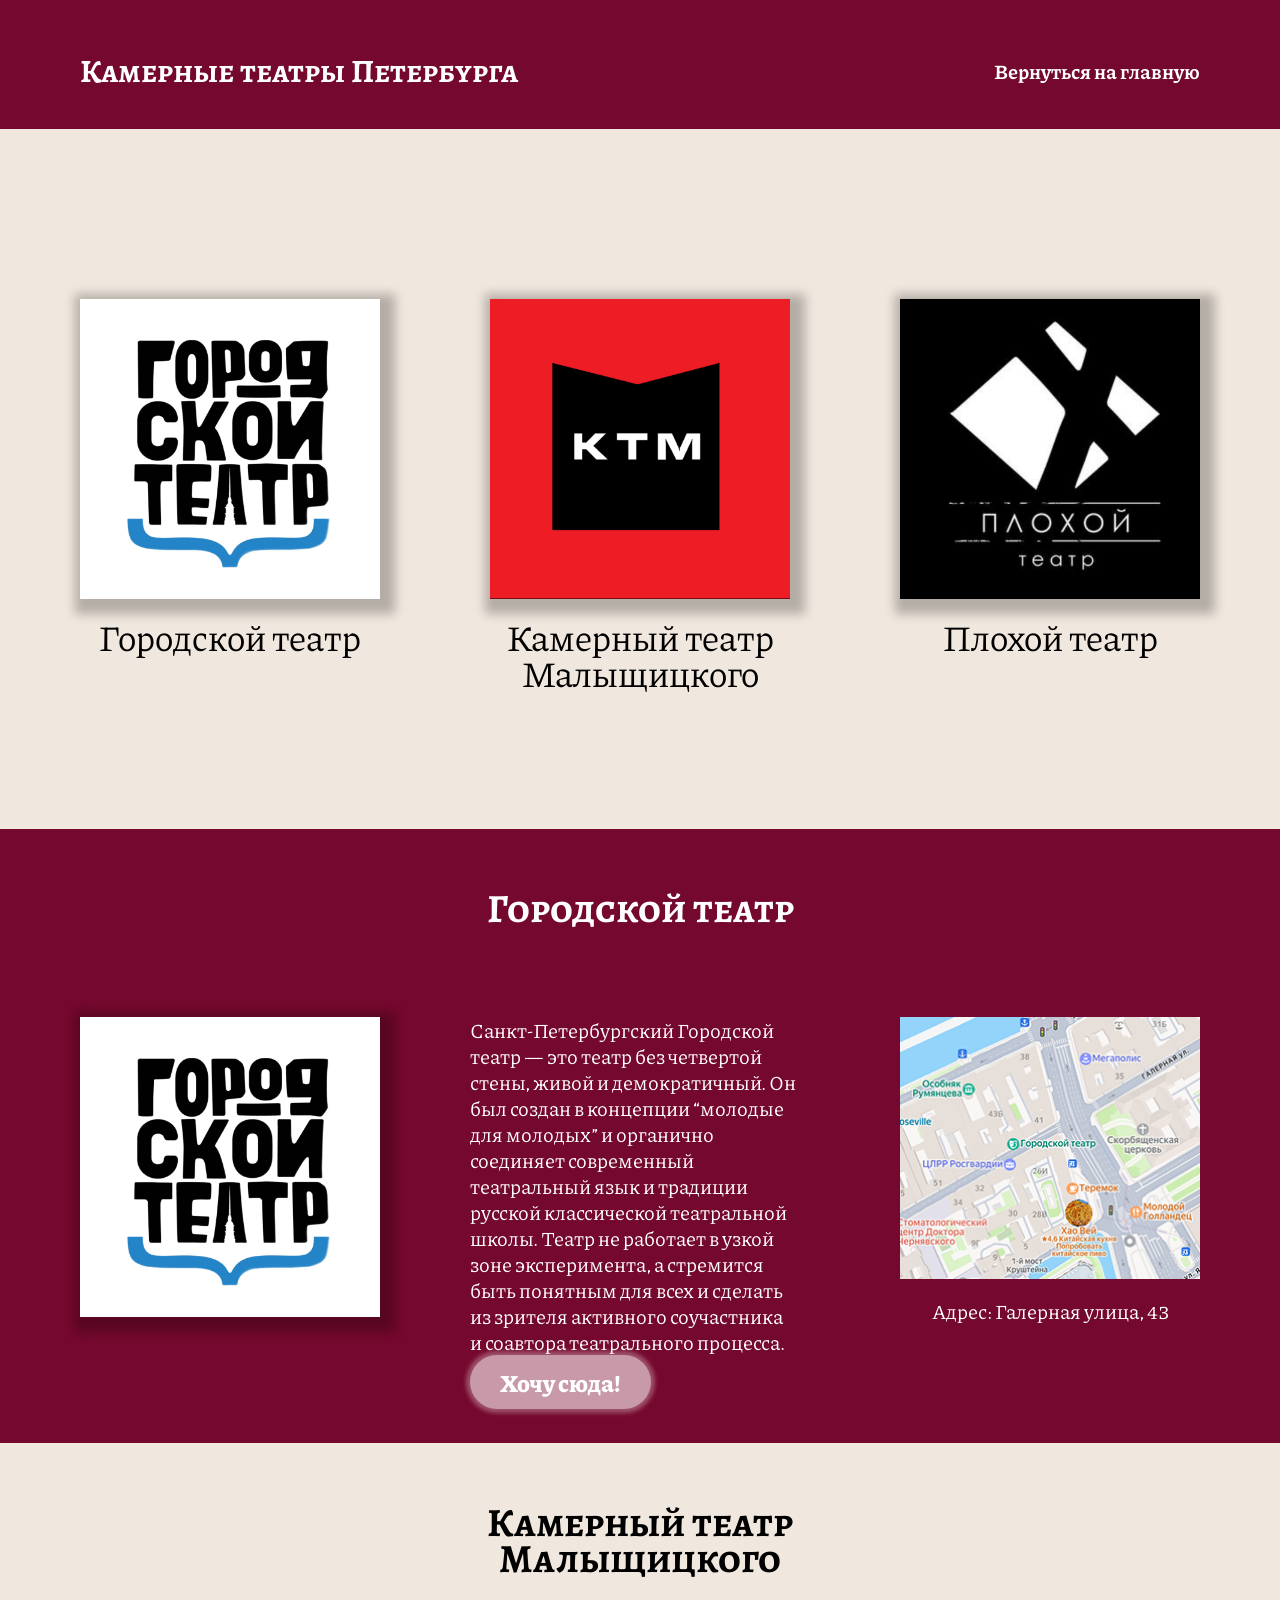
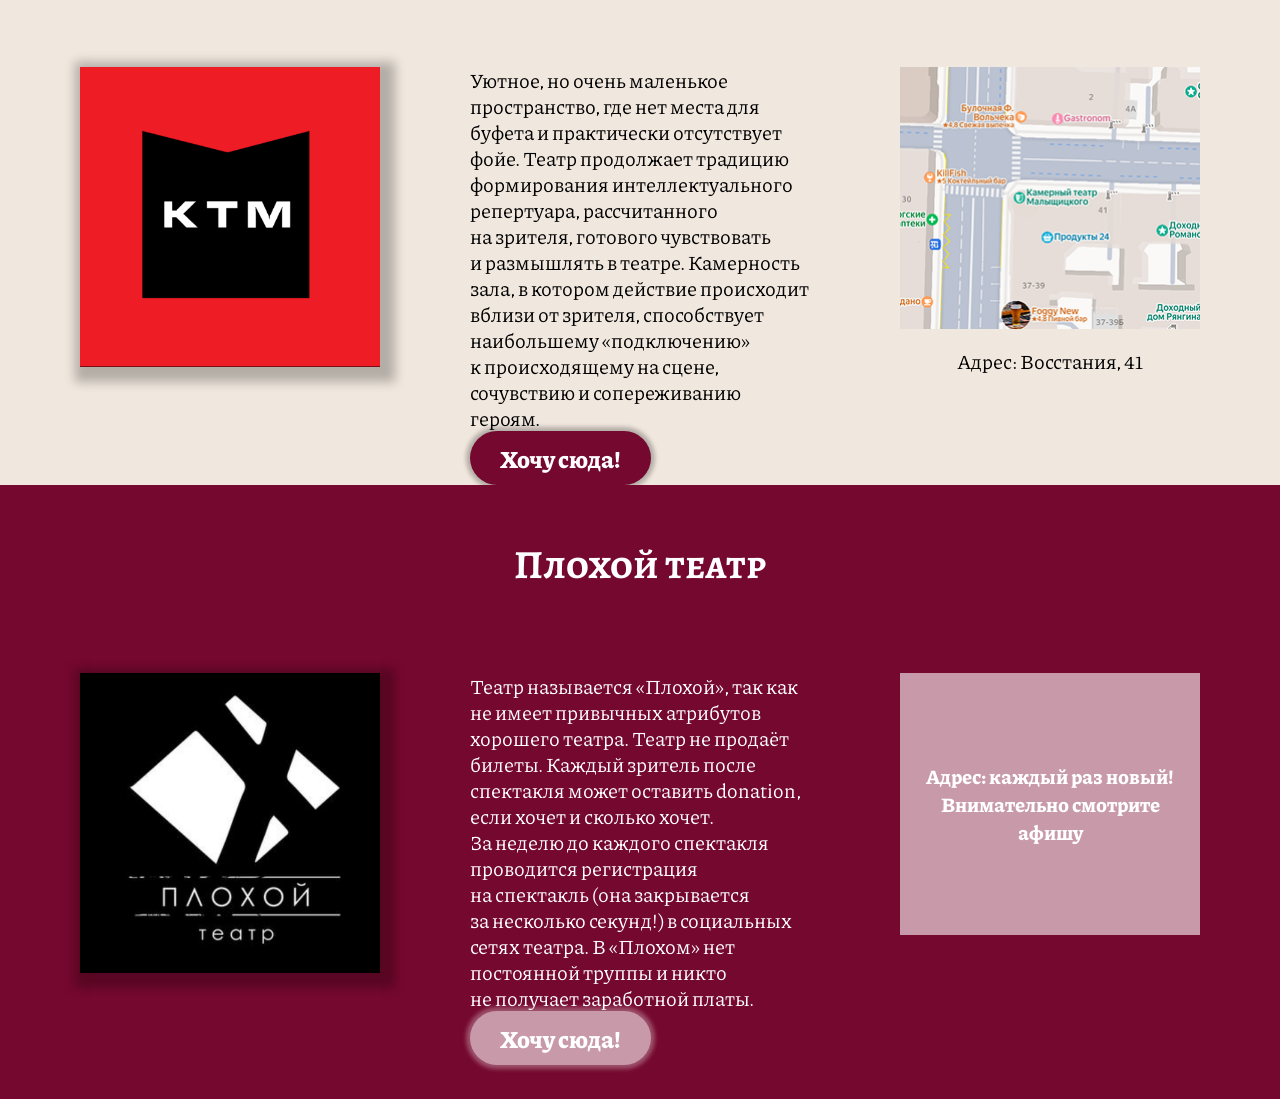
==== theaters.html @ f435904f "Add files via upload" ====
<!DOCTYPE html>
<html lang="ru">
<head>
    <meta charset="UTF-8">
    <meta name="viewport" content="width=device-width, initial-scale=1.0, user-scalable=yes">
    <title>Шапка сайта</title>
    
    <!-- Подключение шрифтов -->
    <link rel="preconnect" href="https://fonts.googleapis.com">
    <link rel="preconnect" href="https://fonts.gstatic.com" crossorigin>
    <link href="https://fonts.googleapis.com/css2?family=Alegreya+SC:wght@700&family=Piazzolla:ital,wght@0,400;0,700;1,400&display=swap" rel="stylesheet">
    
    <!-- Подключение CSS -->
    <link rel="stylesheet" href="style.css">
</head>
<body>
    <header class="header">
        <button class="menu-button menu-button--chambers">Камерные театры Петербурга</button>
        <button class="menu-button menu-button--home">Вернуться на главную</button>
    </header>

    <section class="theaters">
        <div class="theaters__container">
            <div class="theater-card">
                <div class="theater-card__image">
                    <img src="images/лого_городской.png" alt="Городской театр">
                </div>
                <h3 class="theater-card__title">Городской театр</h3>
            </div>
            
            <div class="theater-card">
                <div class="theater-card__image">
                    <img src="images/лого_Малыщицкого.png" alt="Камерный театр Малыщицкого">
                </div>
                <h3 class="theater-card__title">Камерный театр<br>Малыщицкого</h3>
            </div>
            
            <div class="theater-card">
                <div class="theater-card__image">
                    <img src="images/лого_плохой.png" alt="Плохой театр">
                </div>
                <h3 class="theater-card__title">Плохой театр</h3>
            </div>
        </div>
    </section>

    <section class="theater-detail" data-booking-link="https://goteatr.ru/afisha/">
    <h2 class="theater-detail__heading">Городской театр</h2>
    <div class="theater-detail__content">
        <div class="theater-detail__left">
            <div class="theater-detail__image theater-detail__image--left">
                <img src="images/лого_городской.png" alt="Городской театр">
            </div>
        </div>
        <div class="theater-detail__center">
            <p class="theater-detail__text">Санкт-Петербургский Городской театр — это театр без&nbsp;четвертой стены, живой и&nbsp;демократичный. Он был создан в&nbsp;концепции “молодые для&nbsp;молодых” и&nbsp;органично соединяет современный театральный язык и&nbsp;традиции русской классической театральной школы. Театр не&nbsp;работает в&nbsp;узкой зоне эксперимента, а&nbsp;стремится быть понятным для всех и&nbsp;сделать из&nbsp;зрителя активного соучастника и&nbsp;соавтора театрального процесса.</p>
            <button class="theater-detail__button">Хочу сюда!</button>
        </div>
        <div class="theater-detail__right">
            <div class="theater-detail__image theater-detail__image--right">
                <img src="images/адрес_городской.png" alt="Городской театр адрес">
            </div>
            <p class="theater-detail__address">Адрес: Галерная улица, 43</p>
        </div>
    </div>
</section>

<section class="theater-detail theater-detail--alt" data-booking-link="https://www.vmtheatre.ru/afisha">
    <h2 class="theater-detail__heading">Камерный театр<br>Малыщицкого</h2>
    <div class="theater-detail__content">
        <div class="theater-detail__left">
            <div class="theater-detail__image theater-detail__image--left">
                <img src="images/лого_Малыщицкого.png" alt="Камерный театр Малыщицкого">
            </div>
        </div>
        <div class="theater-detail__center">
            <p class="theater-detail__text">Уютное, но&nbsp;очень маленькое пространство, где нет места для буфета и&nbsp;практически отсутствует фойе. Театр продолжает традицию формирования интеллектуального репертуара, рассчитанного на&nbsp;зрителя, готового чувствовать и&nbsp;размышлять в&nbsp;театре. Камерность зала, в&nbsp;котором действие происходит вблизи от&nbsp;зрителя, способствует наибольшему «подключению» к&nbsp;происходящему на&nbsp;сцене, сочувствию и&nbsp;сопереживанию героям.</p>
            <button class="theater-detail__button">Хочу сюда!</button>
        </div>
        <div class="theater-detail__right">
            <div class="theater-detail__image theater-detail__image--right">
                <img src="images/адрес_Малыщицкого.png" alt="Адрес Камерного театра">
            </div>
            <p class="theater-detail__address">Адрес: Восстания, 41</p>
        </div>
    </div>
</section>

<section class="theater-detail" data-booking-link="https://badtheatre.orgs.biz/#home">
    <h2 class="theater-detail__heading">Плохой театр</h2>
    <div class="theater-detail__content">
        <div class="theater-detail__left">
            <div class="theater-detail__image theater-detail__image--left">
                <img src="images/лого_плохой.png" alt="Плохой театр">
            </div>
        </div>
        <div class="theater-detail__center">
            <p class="theater-detail__text">Театр называется «Плохой», так&nbsp;как не&nbsp;имеет привычных атрибутов хорошего театра. Театр не&nbsp;продаёт билеты. Каждый зритель после спектакля может оставить donation, если хочет и&nbsp;сколько хочет. За&nbsp;неделю до&nbsp;каждого спектакля проводится регистрация на&nbsp;спектакль (она закрывается за&nbsp;несколько секунд!) в&nbsp;социальных сетях театра. В&nbsp;«Плохом» нет постоянной труппы и&nbsp;никто не&nbsp;получает заработной платы.</p>
            <button class="theater-detail__button">Хочу сюда!</button>
        </div>
        <div class="theater-detail__right">
            <div class="theater-detail__address-box">
                <p class="theater-detail__address theater-detail__address--overlay">Адрес: каждый раз новый! Внимательно смотрите афишу</p>
            </div>
        </div>
    </div>
</section>

<script src="theaters.js"></script>

</body>
</html>
---- style.css ----
* {
    margin: 0;
    padding: 0;
    box-sizing: border-box;
}

.header {
    max-width: 1440px;
    width: 100%;
    margin: 0 auto;
    background-color: #75082E;
    padding: 49px 80px 36px 80px;
    display: flex;
    justify-content: space-between;
    align-items: center;
}

.menu-button {
    background: none;
    border: none;
    color: white;
    cursor: pointer;
    font-weight: bold;
    padding: 0;
    transition: opacity 0.3s ease;
}

.menu-button:hover {
    opacity: 0.8;
}

.menu-button--chambers {
    font-family: 'Alegreya SC', serif;
    font-size: 32px;
}

.menu-button--home {
    font-family: 'Piazzolla', serif;
    font-size: 20px;
}

/* Блок с фотографиями театров */
.theaters {
    max-width: 1440px;
    width: 100%;
    margin: 0 auto;
    background-color: #F0E7DE;
    height: 700px;
}

.theaters__container {
    max-width: 1440px;
    margin: 0 auto;
    padding: 170px 80px 0 80px;
    display: flex;
    justify-content: space-between;
    align-items: flex-start;
}

.theater-card {
    display: flex;
    flex-direction: column;
    align-items: center;
}

.theater-card__image {
    width: 300px;
    height: 300px;
    overflow: hidden;
    box-shadow: 5px 5px 10px 10px rgba(0, 0, 0, 0.25);
}

.theater-card__image img {
    width: 100%;
    height: 100%;
    object-fit: cover;
    display: block;
}

.theater-card__title {
    font-family: 'Piazzolla', serif;
    font-weight: 400;
    font-size: 36px;
    color: black;
    text-align: center;
    margin-top: 20px;
    line-height: 36px
}

/* Детальная секция театра */
.theater-detail {
    max-width: 1440px;
    width: 100%;
    margin: 0 auto;
    background-color: #75082E;
    height: auto;
    min-height: 614px;
    padding-bottom: 0;
}

.theater-detail__heading {
    font-family: 'Alegreya SC', serif;
    font-weight: 700;
    font-size: 40px;
    color: white;
    text-align: center;
    padding-top: 62px;
    margin-bottom: 90px;
    line-height: 36px
}

.theater-detail__content {
    display: flex;
    justify-content: space-between;
    position: relative;
    padding: 0 80px;
    gap: 90px;
}

/* Левая колонка */
.theater-detail__left {
    padding-left: 0;
    padding-top: 0;
    flex-shrink: 0;
}

.theater-detail__image--left {
    width: 300px;
    height: 300px;
    overflow: hidden;
    box-shadow: 5px 5px 10px 10px rgba(0, 0, 0, 0.25);
}

.theater-detail__image--left img {
    width: 100%;
    height: 100%;
    object-fit: cover;
    display: block;
}

/* Центральная колонка */
.theater-detail__center {
    padding-top: 0;
    padding-left: 0;
    padding-right: 0;
    flex: 1;
    max-width: 500px;
    display: flex;
    flex-direction: column;
}

.theater-detail__text {
    font-family: 'Piazzolla', serif;
    font-weight: 400;
    font-size: 20px;
    color: white;
    line-height: 1.3;
}

.theater-detail__button {
    margin-top: auto;
    background-color: #C89AA9;
    color: white;
    font-family: 'Piazzolla', serif;
    font-weight: 800;
    font-size: 24px;
    border: none;
    border-radius: 40px;
    padding: 10px 30px;
    cursor: pointer;
    box-shadow: 0 0 4px 4px rgba(255, 255, 255, 0.3);
    transition: opacity 0.3s ease;
    align-self: flex-start;
}

.theater-detail__button:hover {
    opacity: 0.9;
}

/* Правая колонка */
.theater-detail__right {
    padding-right: 0;
    padding-top: 0;
    display: flex;
    flex-direction: column;
    align-items: center;
    flex-shrink: 0;
}

.theater-detail__image--right {
    width: 300px;
    height: 262px;
    overflow: hidden;
}

.theater-detail__image--right img {
    width: 100%;
    height: 100%;
    object-fit: cover;
    display: block;
}

.theater-detail__address {
    font-family: 'Piazzolla', serif;
    font-weight: 400;
    font-size: 20px;
    color: white;
    text-align: center;
    margin-top: 18px;
}

/* Чередование фона для секций */
.theater-detail--alt {
    background-color: #F0E7DE;
}

.theater-detail--alt .theater-detail__heading,
.theater-detail--alt .theater-detail__text,
.theater-detail--alt .theater-detail__address {
    color: black;
}

.theater-detail--alt .theater-detail__button {
    background-color: #75082E;
    box-shadow: 0 0 4px 4px rgba(0, 0, 0, 0.25);
}

/* Прямоугольник вместо фото */
.theater-detail__address-box {
    width: 300px;
    height: 262px;
    background-color: #C89AA9;
    display: flex;
    align-items: center;
    justify-content: center;
    padding: 20px;
}

/* Текст адреса поверх плашки */
.theater-detail__address--overlay {
    font-weight: 800;
    margin-top: 0;
}

/* Дополнительная адаптация для мобильных устройств */
@media (max-width: 1024px) {
    .theater-detail__content {
        padding: 0 40px;
        gap: 40px;
        flex-wrap: wrap;
        justify-content: center;
    }

    .theater-detail__center {
        max-width: 100%;
        text-align: center;
    }

    .theater-detail__button {
        align-self: center;
        margin-top: 20px;
    }
}

@media (max-width: 768px) {
    .header {
        padding: 20px 15px;
        flex-direction: column;
        gap: 15px;
    }

    .menu-button--chambers {
        font-size: 22px;
        text-align: center;
    }

    .menu-button--home {
        font-size: 16px;
    }

    .theaters__container {
        padding: 100px 20px 0 20px;
        flex-direction: column;
        align-items: center;
        gap: 40px;
    }

    .theater-card__image {
        width: 250px;
        height: 250px;
    }

    .theater-card__title {
        font-size: 28px;
    }

    .theater-detail__heading {
        font-size: 28px;
        padding-top: 40px;
        margin-bottom: 40px;
        line-height: 1.3;
    }

    .theater-detail__content {
        padding: 0 20px;
        gap: 30px;
        flex-direction: column;
        align-items: center;
    }

    .theater-detail__left,
    .theater-detail__right {
        display: flex;
        flex-direction: column;
        align-items: center;
    }

    .theater-detail__text {
        font-size: 16px;
        text-align: center;
    }

    .theater-detail__button {
        font-size: 20px;
        padding: 8px 25px;
    }

    .theater-detail__image--left,
    .theater-detail__image--right {
        width: 250px;
        height: 250px;
    }

    .theater-detail__address-box {
        width: 280px;
        height: auto;
        min-height: 200px;
    }

    .theater-detail__address--overlay {
        font-size: 16px;
    }

    .theater-detail__address {
        font-size: 16px;
        text-align: center;
    }
}

@media (max-width: 480px) {
    .menu-button--chambers {
        font-size: 18px;
    }

    .menu-button--home {
        font-size: 14px;
    }

    .theaters__container {
        padding: 80px 15px 0 15px;
    }

    .theater-card__image {
        width: 200px;
        height: 200px;
    }

    .theater-card__title {
        font-size: 22px;
    }

    .theater-detail__heading {
        font-size: 22px;
        padding-top: 30px;
        margin-bottom: 30px;
    }

    .theater-detail__text {
        font-size: 14px;
    }

    .theater-detail__button {
        font-size: 18px;
        padding: 6px 20px;
    }

    .theater-detail__image--left,
    .theater-detail__image--right {
        width: 200px;
        height: 200px;
    }

    .theater-detail__address {
        font-size: 14px;
    }

    .theater-detail__address-box {
        width: 240px;
        min-height: 180px;
        padding: 15px;
    }

    .theater-detail__address--overlay {
        font-size: 14px;
    }
}

/* Улучшение touch-взаимодействия на мобильных */
@media (max-width: 768px) {
    button,
    .header__nav a,
    .spectacle-card,
    .theater-card,
    .about__button,
    .contacts__email,
    .theater-detail__button,
    .theater-detail__address,
    .theater-detail__image--right img {
        cursor: pointer;
        -webkit-tap-highlight-color: rgba(0,0,0,0.1);
    }

    button:active,
    .header__nav a:active,
    .spectacle-card:active,
    .theater-card:active,
    .about__button:active {
        opacity: 0.7;
        transform: scale(0.98);
        transition: all 0.1s ease;
    }
}
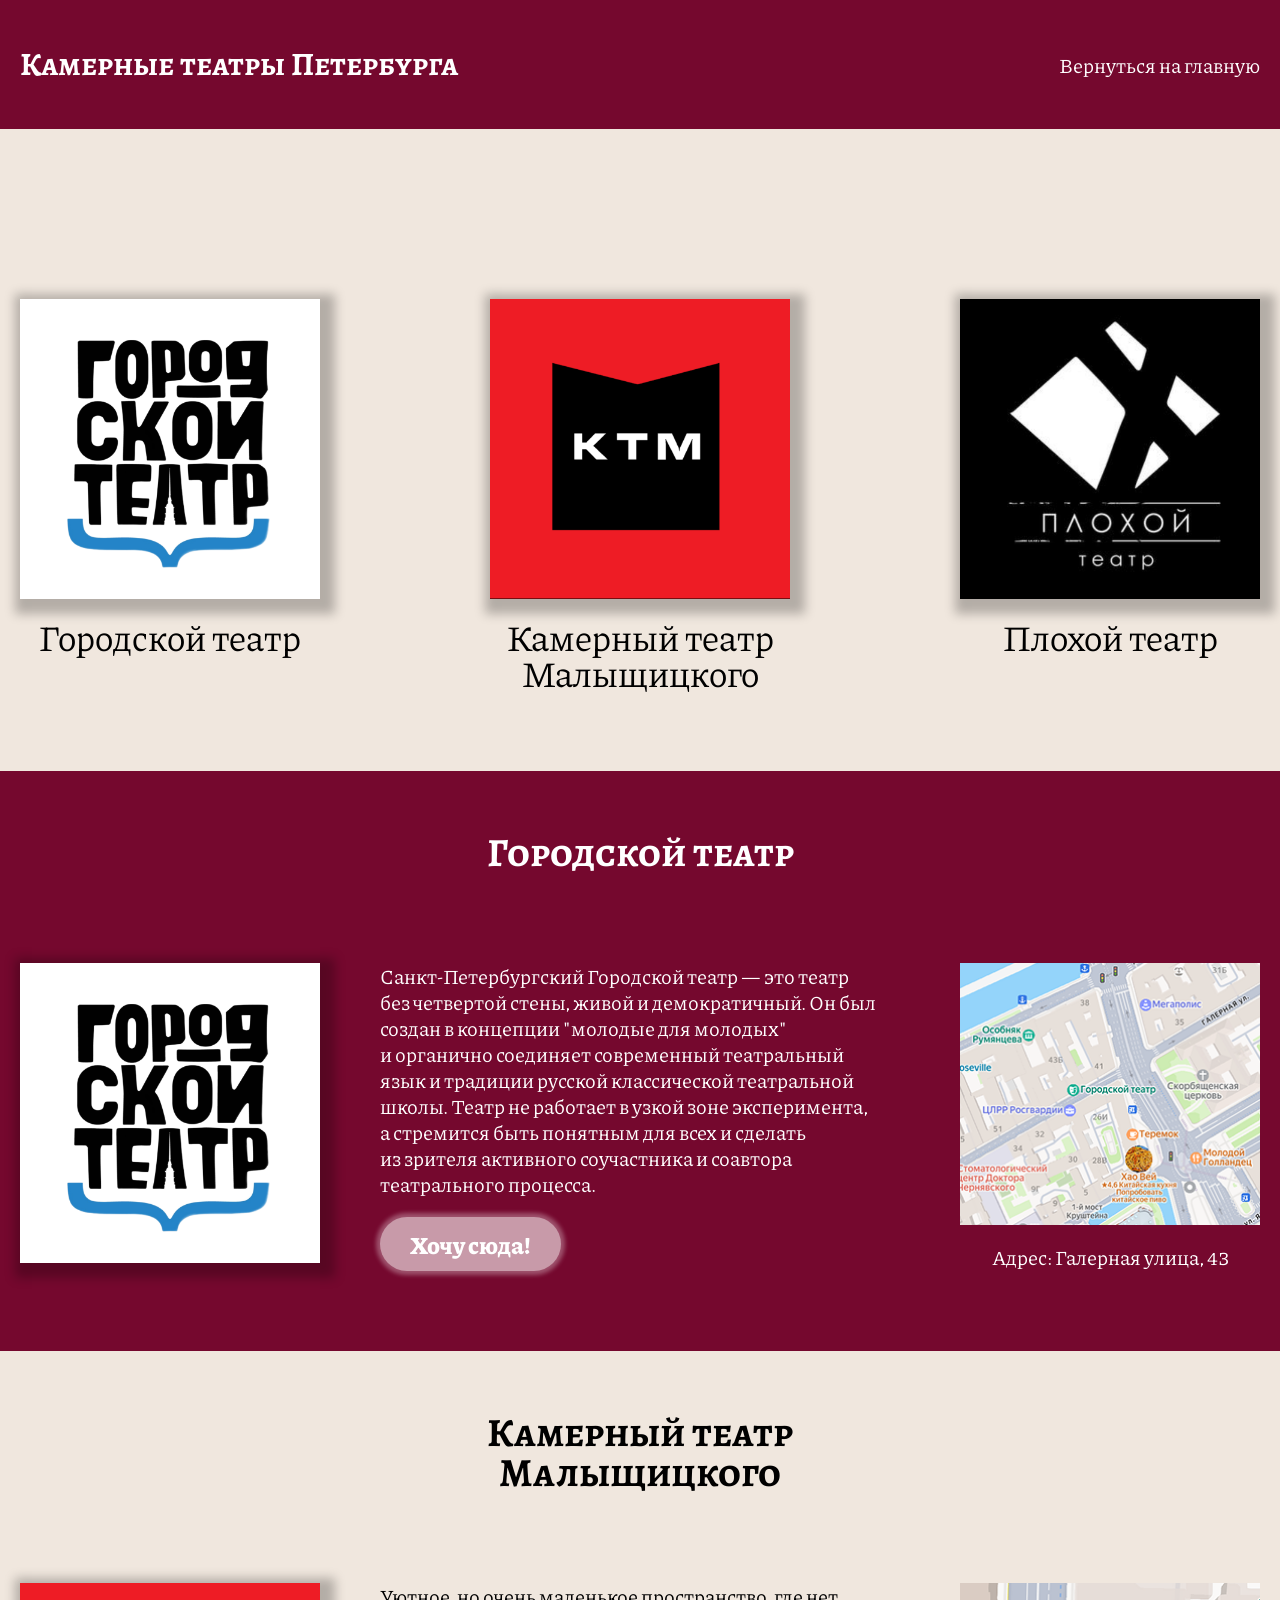
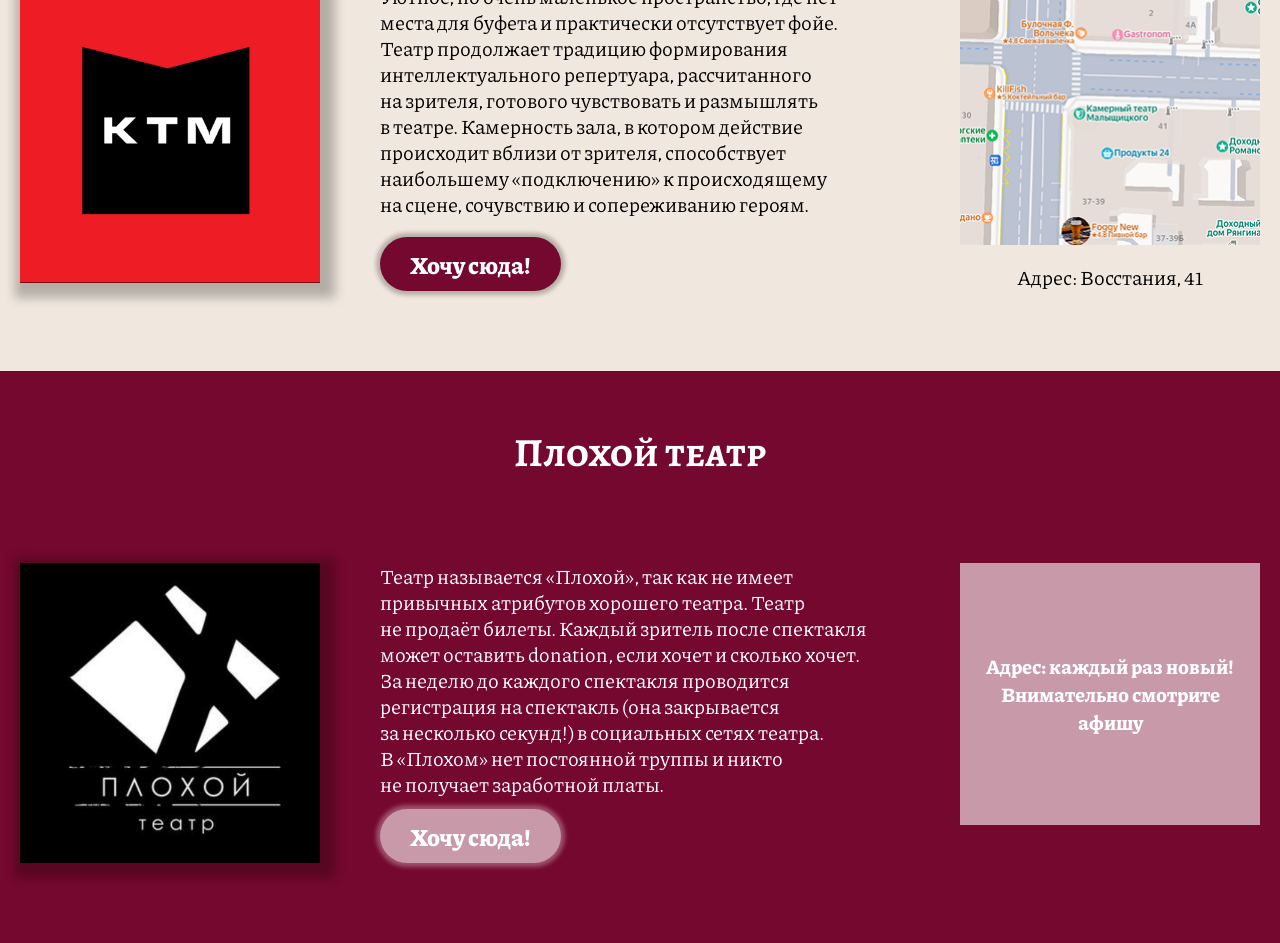
==== commit f7324ea7: "Итоговая версия" ====
--- a/theaters.html
+++ b/theaters.html
@@ -3,7 +3,7 @@
 <head>
     <meta charset="UTF-8">
     <meta name="viewport" content="width=device-width, initial-scale=1.0, user-scalable=yes">
-    <title>Шапка сайта</title>
+    <title>Театры Петербурга</title>
     
     <!-- Подключение шрифтов -->
     <link rel="preconnect" href="https://fonts.googleapis.com">
@@ -14,99 +14,113 @@
     <link rel="stylesheet" href="style.css">
 </head>
 <body>
-    <header class="header">
-        <button class="menu-button menu-button--chambers">Камерные театры Петербурга</button>
-        <button class="menu-button menu-button--home">Вернуться на главную</button>
-    </header>
+    <!-- ОБЩАЯ ОБЕРТКА ДЛЯ ВСЕГО КОНТЕНТА -->
+    <div class="frame">
+        <header class="header">
+            <div class="header__inner">
+                <a href="index.html" class="header__logo">
+                    Камерные театры Петербурга
+                </a>
+                <nav class="header__nav">
+                    <a href="index.html">Вернуться на главную</a>
+                </nav>
+            </div>
+        </header>
 
-    <section class="theaters">
-        <div class="theaters__container">
-            <div class="theater-card">
-                <div class="theater-card__image">
-                    <img src="images/лого_городской.png" alt="Городской театр">
+        <section class="theaters">
+            <div class="theaters__container">
+                <div class="theater-card">
+                    <div class="theater-card__image">
+                        <img src="images/лого_городской.png" alt="Городской театр">
+                    </div>
+                    <h3 class="theater-card__title">Городской театр</h3>
                 </div>
-                <h3 class="theater-card__title">Городской театр</h3>
+                
+                <div class="theater-card">
+                    <div class="theater-card__image">
+                        <img src="images/лого_Малыщицкого.png" alt="Камерный театр Малыщицкого">
+                    </div>
+                    <h3 class="theater-card__title">Камерный театр<br>Малыщицкого</h3>
+                </div>
+                
+                <div class="theater-card">
+                    <div class="theater-card__image">
+                        <img src="images/лого_плохой.png" alt="Плохой театр">
+                    </div>
+                    <h3 class="theater-card__title">Плохой театр</h3>
+                </div>
             </div>
-            
-            <div class="theater-card">
-                <div class="theater-card__image">
-                    <img src="images/лого_Малыщицкого.png" alt="Камерный театр Малыщицкого">
+        </section>
+
+        <section class="theater-detail theater-detail--red" data-booking-link="https://goteatr.ru/afisha/">
+            <div class="theater-detail__inner">
+                <h2 class="theater-detail__heading">Городской театр</h2>
+                <div class="theater-detail__content">
+                    <div class="theater-detail__left">
+                        <div class="theater-detail__image--left">
+                            <img src="images/лого_городской.png" alt="Городской театр">
+                        </div>
+                    </div>
+                    <div class="theater-detail__center">
+                        <p class="theater-detail__text">Санкт-Петербургский Городской театр — это театр без&nbsp;четвертой стены, живой и&nbsp;демократичный. Он был создан в&nbsp;концепции "молодые для&nbsp;молодых" и&nbsp;органично соединяет современный театральный язык и&nbsp;традиции русской классической театральной школы. Театр не&nbsp;работает в&nbsp;узкой зоне эксперимента, а&nbsp;стремится быть понятным для всех и&nbsp;сделать из&nbsp;зрителя активного соучастника и&nbsp;соавтора театрального процесса.</p>
+                        <button class="theater-detail__button">Хочу сюда!</button>
+                    </div>
+                    <div class="theater-detail__right">
+                        <div class="theater-detail__image--right">
+                            <img src="images/адрес_городской.png" alt="Городской театр адрес">
+                        </div>
+                        <p class="theater-detail__address">Адрес: Галерная улица, 43</p>
+                    </div>
                 </div>
-                <h3 class="theater-card__title">Камерный театр<br>Малыщицкого</h3>
             </div>
-            
-            <div class="theater-card">
-                <div class="theater-card__image">
-                    <img src="images/лого_плохой.png" alt="Плохой театр">
+        </section>
+
+        <section class="theater-detail theater-detail--beige" data-booking-link="https://www.vmtheatre.ru/afisha">
+            <div class="theater-detail__inner">
+                <h2 class="theater-detail__heading">Камерный театр<br>Малыщицкого</h2>
+                <div class="theater-detail__content">
+                    <div class="theater-detail__left">
+                        <div class="theater-detail__image--left">
+                            <img src="images/лого_Малыщицкого.png" alt="Камерный театр Малыщицкого">
+                        </div>
+                    </div>
+                    <div class="theater-detail__center">
+                        <p class="theater-detail__text">Уютное, но&nbsp;очень маленькое пространство, где нет места для буфета и&nbsp;практически отсутствует фойе. Театр продолжает традицию формирования интеллектуального репертуара, рассчитанного на&nbsp;зрителя, готового чувствовать и&nbsp;размышлять в&nbsp;театре. Камерность зала, в&nbsp;котором действие происходит вблизи от&nbsp;зрителя, способствует наибольшему «подключению» к&nbsp;происходящему на&nbsp;сцене, сочувствию и&nbsp;сопереживанию героям.</p>
+                        <button class="theater-detail__button">Хочу сюда!</button>
+                    </div>
+                    <div class="theater-detail__right">
+                        <div class="theater-detail__image--right">
+                            <img src="images/адрес_Малыщицкого.png" alt="Адрес Камерного театра">
+                        </div>
+                        <p class="theater-detail__address">Адрес: Восстания, 41</p>
+                    </div>
                 </div>
-                <h3 class="theater-card__title">Плохой театр</h3>
             </div>
-        </div>
-    </section>
+        </section>
 
-    <section class="theater-detail" data-booking-link="https://goteatr.ru/afisha/">
-    <h2 class="theater-detail__heading">Городской театр</h2>
-    <div class="theater-detail__content">
-        <div class="theater-detail__left">
-            <div class="theater-detail__image theater-detail__image--left">
-                <img src="images/лого_городской.png" alt="Городской театр">
+        <section class="theater-detail theater-detail--red" data-booking-link="https://badtheatre.orgs.biz/#home">
+            <div class="theater-detail__inner">
+                <h2 class="theater-detail__heading">Плохой театр</h2>
+                <div class="theater-detail__content">
+                    <div class="theater-detail__left">
+                        <div class="theater-detail__image--left">
+                            <img src="images/лого_плохой.png" alt="Плохой театр">
+                        </div>
+                    </div>
+                    <div class="theater-detail__center">
+                        <p class="theater-detail__text">Театр называется «Плохой», так&nbsp;как не&nbsp;имеет привычных атрибутов хорошего театра. Театр не&nbsp;продаёт билеты. Каждый зритель после спектакля может оставить donation, если хочет и&nbsp;сколько хочет. За&nbsp;неделю до&nbsp;каждого спектакля проводится регистрация на&nbsp;спектакль (она закрывается за&nbsp;несколько секунд!) в&nbsp;социальных сетях театра. В&nbsp;«Плохом» нет постоянной труппы и&nbsp;никто не&nbsp;получает заработной платы.</p>
+                        <button class="theater-detail__button">Хочу сюда!</button>
+                    </div>
+                    <div class="theater-detail__right">
+                        <div class="theater-detail__address-box">
+                            <p class="theater-detail__address theater-detail__address--overlay">Адрес: каждый раз новый! Внимательно смотрите афишу</p>
+                        </div>
+                    </div>
+                </div>
             </div>
-        </div>
-        <div class="theater-detail__center">
-            <p class="theater-detail__text">Санкт-Петербургский Городской театр — это театр без&nbsp;четвертой стены, живой и&nbsp;демократичный. Он был создан в&nbsp;концепции “молодые для&nbsp;молодых” и&nbsp;органично соединяет современный театральный язык и&nbsp;традиции русской классической театральной школы. Театр не&nbsp;работает в&nbsp;узкой зоне эксперимента, а&nbsp;стремится быть понятным для всех и&nbsp;сделать из&nbsp;зрителя активного соучастника и&nbsp;соавтора театрального процесса.</p>
-            <button class="theater-detail__button">Хочу сюда!</button>
-        </div>
-        <div class="theater-detail__right">
-            <div class="theater-detail__image theater-detail__image--right">
-                <img src="images/адрес_городской.png" alt="Городской театр адрес">
-            </div>
-            <p class="theater-detail__address">Адрес: Галерная улица, 43</p>
-        </div>
+        </section>
     </div>
-</section>
 
-<section class="theater-detail theater-detail--alt" data-booking-link="https://www.vmtheatre.ru/afisha">
-    <h2 class="theater-detail__heading">Камерный театр<br>Малыщицкого</h2>
-    <div class="theater-detail__content">
-        <div class="theater-detail__left">
-            <div class="theater-detail__image theater-detail__image--left">
-                <img src="images/лого_Малыщицкого.png" alt="Камерный театр Малыщицкого">
-            </div>
-        </div>
-        <div class="theater-detail__center">
-            <p class="theater-detail__text">Уютное, но&nbsp;очень маленькое пространство, где нет места для буфета и&nbsp;практически отсутствует фойе. Театр продолжает традицию формирования интеллектуального репертуара, рассчитанного на&nbsp;зрителя, готового чувствовать и&nbsp;размышлять в&nbsp;театре. Камерность зала, в&nbsp;котором действие происходит вблизи от&nbsp;зрителя, способствует наибольшему «подключению» к&nbsp;происходящему на&nbsp;сцене, сочувствию и&nbsp;сопереживанию героям.</p>
-            <button class="theater-detail__button">Хочу сюда!</button>
-        </div>
-        <div class="theater-detail__right">
-            <div class="theater-detail__image theater-detail__image--right">
-                <img src="images/адрес_Малыщицкого.png" alt="Адрес Камерного театра">
-            </div>
-            <p class="theater-detail__address">Адрес: Восстания, 41</p>
-        </div>
-    </div>
-</section>
-
-<section class="theater-detail" data-booking-link="https://badtheatre.orgs.biz/#home">
-    <h2 class="theater-detail__heading">Плохой театр</h2>
-    <div class="theater-detail__content">
-        <div class="theater-detail__left">
-            <div class="theater-detail__image theater-detail__image--left">
-                <img src="images/лого_плохой.png" alt="Плохой театр">
-            </div>
-        </div>
-        <div class="theater-detail__center">
-            <p class="theater-detail__text">Театр называется «Плохой», так&nbsp;как не&nbsp;имеет привычных атрибутов хорошего театра. Театр не&nbsp;продаёт билеты. Каждый зритель после спектакля может оставить donation, если хочет и&nbsp;сколько хочет. За&nbsp;неделю до&nbsp;каждого спектакля проводится регистрация на&nbsp;спектакль (она закрывается за&nbsp;несколько секунд!) в&nbsp;социальных сетях театра. В&nbsp;«Плохом» нет постоянной труппы и&nbsp;никто не&nbsp;получает заработной платы.</p>
-            <button class="theater-detail__button">Хочу сюда!</button>
-        </div>
-        <div class="theater-detail__right">
-            <div class="theater-detail__address-box">
-                <p class="theater-detail__address theater-detail__address--overlay">Адрес: каждый раз новый! Внимательно смотрите афишу</p>
-            </div>
-        </div>
-    </div>
-</section>
-
-<script src="theaters.js"></script>
-
+    <script src="theaters.js"></script>
 </body>
 </html>
--- a/style.css
+++ b/style.css
@@ -1,57 +1,82 @@
+/* Обнуление отступов */
 * {
     margin: 0;
     padding: 0;
     box-sizing: border-box;
 }
 
+body {
+    background-color: #f5f5f5;
+    font-family: Arial, sans-serif;
+}
+
+/* Общий контейнер для всего макета (1440px) */
+.frame {
+    max-width: 1440px;
+    width: 100%;
+    margin: 0 auto;
+    background-color: #ffffff;
+    box-shadow: 0 0 10px rgba(0, 0, 0, 0.1);
+}
+
+/* ===== ШАПКА (как на главной) ===== */
 .header {
-    max-width: 1440px;
+    background-color: #75082E;
+    width: 100%;
+}
+
+.header__inner {
+    display: flex;
+    align-items: center;
+    justify-content: space-between;
+    min-height: 129px;
+    max-width: 1280px;
     width: 100%;
     margin: 0 auto;
-    background-color: #75082E;
-    padding: 49px 80px 36px 80px;
-    display: flex;
-    justify-content: space-between;
+    padding: 0 20px;
+}
+
+.header__logo {
+    font-family: 'Alegreya SC', serif;
+    font-weight: 700;
+    font-size: 32px;
+    line-height: 1.2;
+    color: #ffffff;
+    text-decoration: none;
+    white-space: nowrap;
+}
+
+.header__nav {
+    display: flex;
     align-items: center;
-}
-
-.menu-button {
-    background: none;
-    border: none;
-    color: white;
-    cursor: pointer;
-    font-weight: bold;
-    padding: 0;
-    transition: opacity 0.3s ease;
-}
-
-.menu-button:hover {
+    gap: 30px;
+}
+
+.header__nav a {
+    font-family: 'Piazzolla', serif;
+    font-weight: 400;
+    font-size: 20px;
+    color: #ffffff;
+    text-decoration: none;
+    white-space: nowrap;
+    transition: opacity 0.2s;
+}
+
+.header__nav a:hover {
     opacity: 0.8;
-}
-
-.menu-button--chambers {
-    font-family: 'Alegreya SC', serif;
-    font-size: 32px;
-}
-
-.menu-button--home {
-    font-family: 'Piazzolla', serif;
-    font-size: 20px;
 }
 
 /* Блок с фотографиями театров */
 .theaters {
-    max-width: 1440px;
+    background-color: #F0E7DE;
+    width: 100%;
+}
+
+.theaters__container {
+    max-width: 1280px;
     width: 100%;
     margin: 0 auto;
-    background-color: #F0E7DE;
-    height: 700px;
-}
-
-.theaters__container {
-    max-width: 1440px;
-    margin: 0 auto;
-    padding: 170px 80px 0 80px;
+    padding: 170px 20px 80px 20px;
     display: flex;
     justify-content: space-between;
     align-items: flex-start;
@@ -84,43 +109,55 @@
     color: black;
     text-align: center;
     margin-top: 20px;
-    line-height: 36px
+    line-height: 1.0;
 }
 
 /* Детальная секция театра */
 .theater-detail {
-    max-width: 1440px;
+    width: 100%;
+}
+
+.theater-detail__inner {
+    max-width: 1280px;
     width: 100%;
     margin: 0 auto;
+    padding: 62px 20px 80px 20px;
+}
+
+.theater-detail--red {
     background-color: #75082E;
-    height: auto;
-    min-height: 614px;
-    padding-bottom: 0;
+}
+
+.theater-detail--beige {
+    background-color: #F0E7DE;
 }
 
 .theater-detail__heading {
     font-family: 'Alegreya SC', serif;
     font-weight: 700;
     font-size: 40px;
+    text-align: center;
+    margin-bottom: 90px;
+    line-height: 1.0;
+}
+
+.theater-detail--red .theater-detail__heading {
     color: white;
-    text-align: center;
-    padding-top: 62px;
-    margin-bottom: 90px;
-    line-height: 36px
+}
+
+.theater-detail--beige .theater-detail__heading {
+    color: black;
 }
 
 .theater-detail__content {
     display: flex;
     justify-content: space-between;
     position: relative;
-    padding: 0 80px;
-    gap: 90px;
+    gap: 40px;
 }
 
 /* Левая колонка */
 .theater-detail__left {
-    padding-left: 0;
-    padding-top: 0;
     flex-shrink: 0;
 }
 
@@ -140,9 +177,6 @@
 
 /* Центральная колонка */
 .theater-detail__center {
-    padding-top: 0;
-    padding-left: 0;
-    padding-right: 0;
     flex: 1;
     max-width: 500px;
     display: flex;
@@ -153,14 +187,19 @@
     font-family: 'Piazzolla', serif;
     font-weight: 400;
     font-size: 20px;
+    line-height: 1.3;
+}
+
+.theater-detail--red .theater-detail__text {
     color: white;
-    line-height: 1.3;
+}
+
+.theater-detail--beige .theater-detail__text {
+    color: black;
 }
 
 .theater-detail__button {
     margin-top: auto;
-    background-color: #C89AA9;
-    color: white;
     font-family: 'Piazzolla', serif;
     font-weight: 800;
     font-size: 24px;
@@ -168,23 +207,33 @@
     border-radius: 40px;
     padding: 10px 30px;
     cursor: pointer;
-    box-shadow: 0 0 4px 4px rgba(255, 255, 255, 0.3);
     transition: opacity 0.3s ease;
     align-self: flex-start;
 }
 
+.theater-detail--red .theater-detail__button {
+    background-color: #C89AA9;
+    color: white;
+    box-shadow: 0 0 4px 4px rgba(255, 255, 255, 0.3);
+}
+
+.theater-detail--beige .theater-detail__button {
+    background-color: #75082E;
+    color: white;
+    box-shadow: 0 0 4px 4px rgba(0, 0, 0, 0.25);
+}
+
 .theater-detail__button:hover {
     opacity: 0.9;
 }
 
 /* Правая колонка */
 .theater-detail__right {
-    padding-right: 0;
-    padding-top: 0;
     display: flex;
     flex-direction: column;
     align-items: center;
     flex-shrink: 0;
+    margin-left: 20px;
 }
 
 .theater-detail__image--right {
@@ -204,25 +253,16 @@
     font-family: 'Piazzolla', serif;
     font-weight: 400;
     font-size: 20px;
-    color: white;
     text-align: center;
     margin-top: 18px;
 }
 
-/* Чередование фона для секций */
-.theater-detail--alt {
-    background-color: #F0E7DE;
-}
-
-.theater-detail--alt .theater-detail__heading,
-.theater-detail--alt .theater-detail__text,
-.theater-detail--alt .theater-detail__address {
+.theater-detail--red .theater-detail__address {
+    color: white;
+}
+
+.theater-detail--beige .theater-detail__address {
     color: black;
-}
-
-.theater-detail--alt .theater-detail__button {
-    background-color: #75082E;
-    box-shadow: 0 0 4px 4px rgba(0, 0, 0, 0.25);
 }
 
 /* Прямоугольник вместо фото */
@@ -236,16 +276,25 @@
     padding: 20px;
 }
 
-/* Текст адреса поверх плашки */
 .theater-detail__address--overlay {
     font-weight: 800;
     margin-top: 0;
-}
-
-/* Дополнительная адаптация для мобильных устройств */
+    color: white;
+}
+
+/* Адаптивность */
+@media (max-width: 1200px) {
+    .theater-detail__content {
+        gap: 40px;
+    }
+    
+    .header__logo {
+        font-size: 28px;
+    }
+}
+
 @media (max-width: 1024px) {
     .theater-detail__content {
-        padding: 0 40px;
         gap: 40px;
         flex-wrap: wrap;
         justify-content: center;
@@ -262,19 +311,36 @@
     }
 }
 
+@media (max-width: 900px) {
+    .header__inner {
+        flex-wrap: wrap;
+        justify-content: center;
+        gap: 15px;
+        padding: 15px 20px;
+        min-height: auto;
+    }
+
+    .header__logo {
+        white-space: normal;
+        text-align: center;
+        width: 100%;
+        font-size: 24px;
+    }
+
+    .header__nav {
+        width: 100%;
+        justify-content: center;
+        flex-wrap: wrap;
+        gap: 20px;
+    }
+
+    .header__nav a {
+        font-size: 18px;
+    }
+}
+
 @media (max-width: 768px) {
-    .header {
-        padding: 20px 15px;
-        flex-direction: column;
-        gap: 15px;
-    }
-
-    .menu-button--chambers {
-        font-size: 22px;
-        text-align: center;
-    }
-
-    .menu-button--home {
+    .header__nav a {
         font-size: 16px;
     }
 
@@ -296,13 +362,11 @@
 
     .theater-detail__heading {
         font-size: 28px;
-        padding-top: 40px;
         margin-bottom: 40px;
-        line-height: 1.3;
     }
 
     .theater-detail__content {
-        padding: 0 20px;
+        padding: 0;
         gap: 30px;
         flex-direction: column;
         align-items: center;
@@ -347,12 +411,35 @@
     }
 }
 
+@media (max-width: 600px) {
+    .header__inner {
+        min-height: auto;
+        padding: 15px 20px;
+    }
+
+    .header__logo {
+        font-size: 20px;
+    }
+
+    .header__nav {
+        gap: 15px;
+    }
+
+    .header__nav a {
+        font-size: 16px;
+    }
+}
+
 @media (max-width: 480px) {
-    .menu-button--chambers {
+    .header__logo {
         font-size: 18px;
     }
 
-    .menu-button--home {
+    .header__nav {
+        gap: 10px;
+    }
+
+    .header__nav a {
         font-size: 14px;
     }
 
@@ -371,7 +458,6 @@
 
     .theater-detail__heading {
         font-size: 22px;
-        padding-top: 30px;
         margin-bottom: 30px;
     }
 
@@ -409,10 +495,7 @@
 @media (max-width: 768px) {
     button,
     .header__nav a,
-    .spectacle-card,
     .theater-card,
-    .about__button,
-    .contacts__email,
     .theater-detail__button,
     .theater-detail__address,
     .theater-detail__image--right img {
@@ -422,9 +505,7 @@
 
     button:active,
     .header__nav a:active,
-    .spectacle-card:active,
-    .theater-card:active,
-    .about__button:active {
+    .theater-card:active {
         opacity: 0.7;
         transform: scale(0.98);
         transition: all 0.1s ease;
